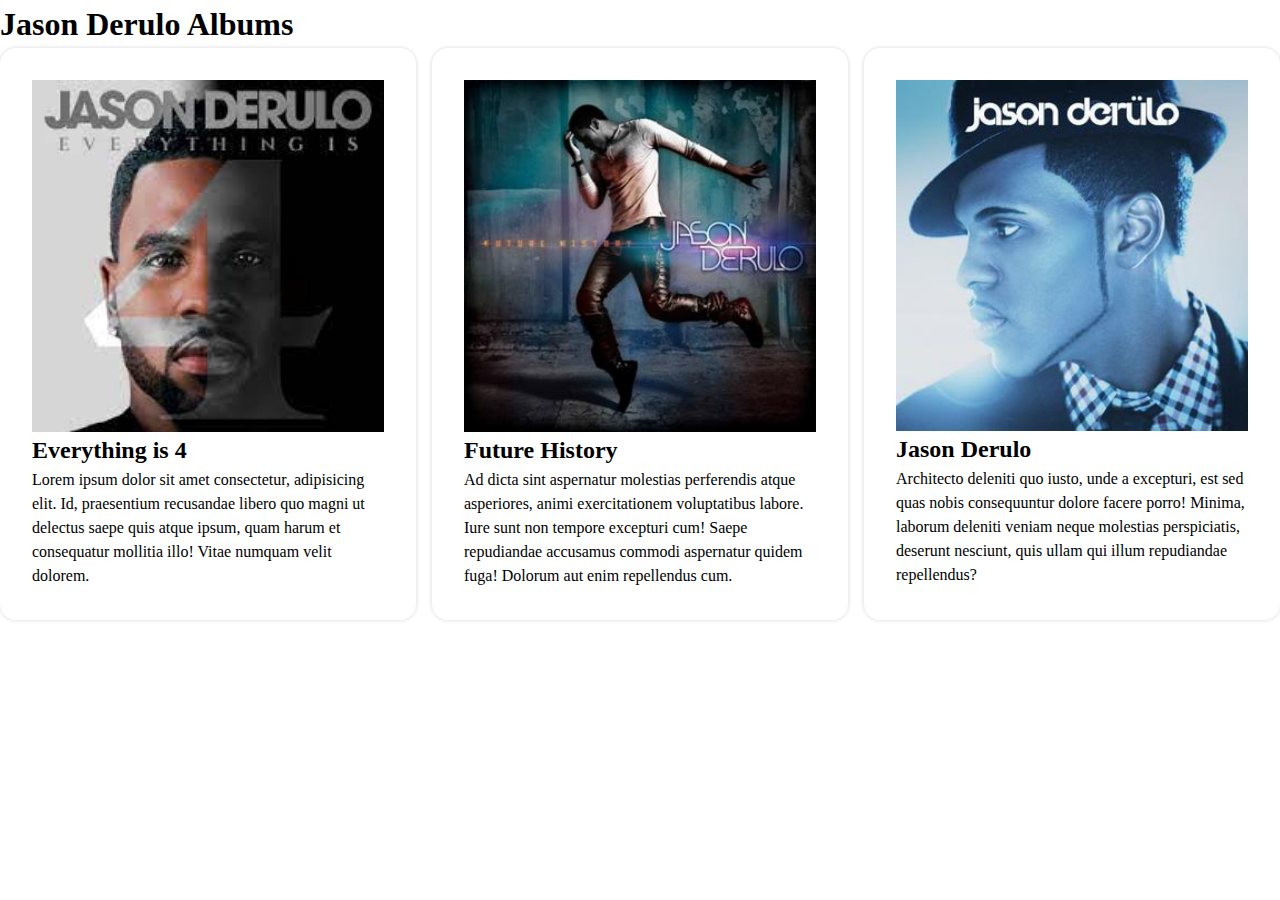
==== index.html @ 41e4cd81 "deploy: 00408a24cf6ca6950cf687f4d3d1cdacc3c50140" ====
<!DOCTYPE html>
<html lang="en">
  <head>
    <meta charset="UTF-8" />
    <meta http-equiv="X-UA-Compatible" content="IE=edge" />
    <meta name="viewport" content="width=device-width, initial-scale=1.0" />
    <link rel="stylesheet" href="./css/reset.css" />
    <link rel="stylesheet" href="./css/main.css" />
    <script src="./js/main.js" defer></script>
    <title>Document</title>
  </head>
  <body>
    <h1>Jason Derulo Albums</h1>
    <section class="flex">
      <article class="card">
        <img
          src="./img/Everything-Is-4.jpeg"
          alt="Everything is 4 Album"
          width="1500"
          height="1500"
        />
        <h2>Everything is 4</h2>
        <p>
          Lorem ipsum dolor sit amet consectetur, adipisicing elit. Id,
          praesentium recusandae libero quo magni ut delectus saepe quis atque
          ipsum, quam harum et consequatur mollitia illo! Vitae numquam velit
          dolorem.
        </p>
      </article>
      <article class="card">
        <img
          src="./img/Future-History-Album.jpeg"
          alt="Future History Album Cover"
          width="1500"
          height="1500"
        />
        <h2>Future History</h2>
        <p>
          Ad dicta sint aspernatur molestias perferendis atque asperiores, animi
          exercitationem voluptatibus labore. Iure sunt non tempore excepturi
          cum! Saepe repudiandae accusamus commodi aspernatur quidem fuga!
          Dolorum aut enim repellendus cum.
        </p>
      </article>
      <article class="card">
        <img
          src="./img/Jason.jpeg"
          alt="Jason Derulo Album Cover"
          width="1500"
          height="1500"
        />
        <h2>Jason Derulo</h2>
        <p>
          Architecto deleniti quo iusto, unde a excepturi, est sed quas nobis
          consequuntur dolore facere porro! Minima, laborum deleniti veniam
          neque molestias perspiciatis, deserunt nesciunt, quis ullam qui illum
          repudiandae repellendus?
        </p>
      </article>
    </section>
  </body>
</html>
---- css/main.css ----
/* Share Styles */

img,
video {
  width: 100%;
  height: auto;
}

.flex {
  display: flex;
  gap: 1rem;
}

.card {
  border-radius: 1rem;
  padding: 2rem;
  box-shadow: 0 0 0.25rem 0 rgba(0, 0, 0, 0.16);
}

.mw-24 {
  max-width: 96;
  margin: 0 auto;
}

/* Mobile Only */
@media (max-width: 47.9375em) {
  .flex {
    flex-direction: column;
  }
}

/* Desktop Only */
@media (min-width: 48em) {
  .flex > * {
    width: 100%;
  }
}
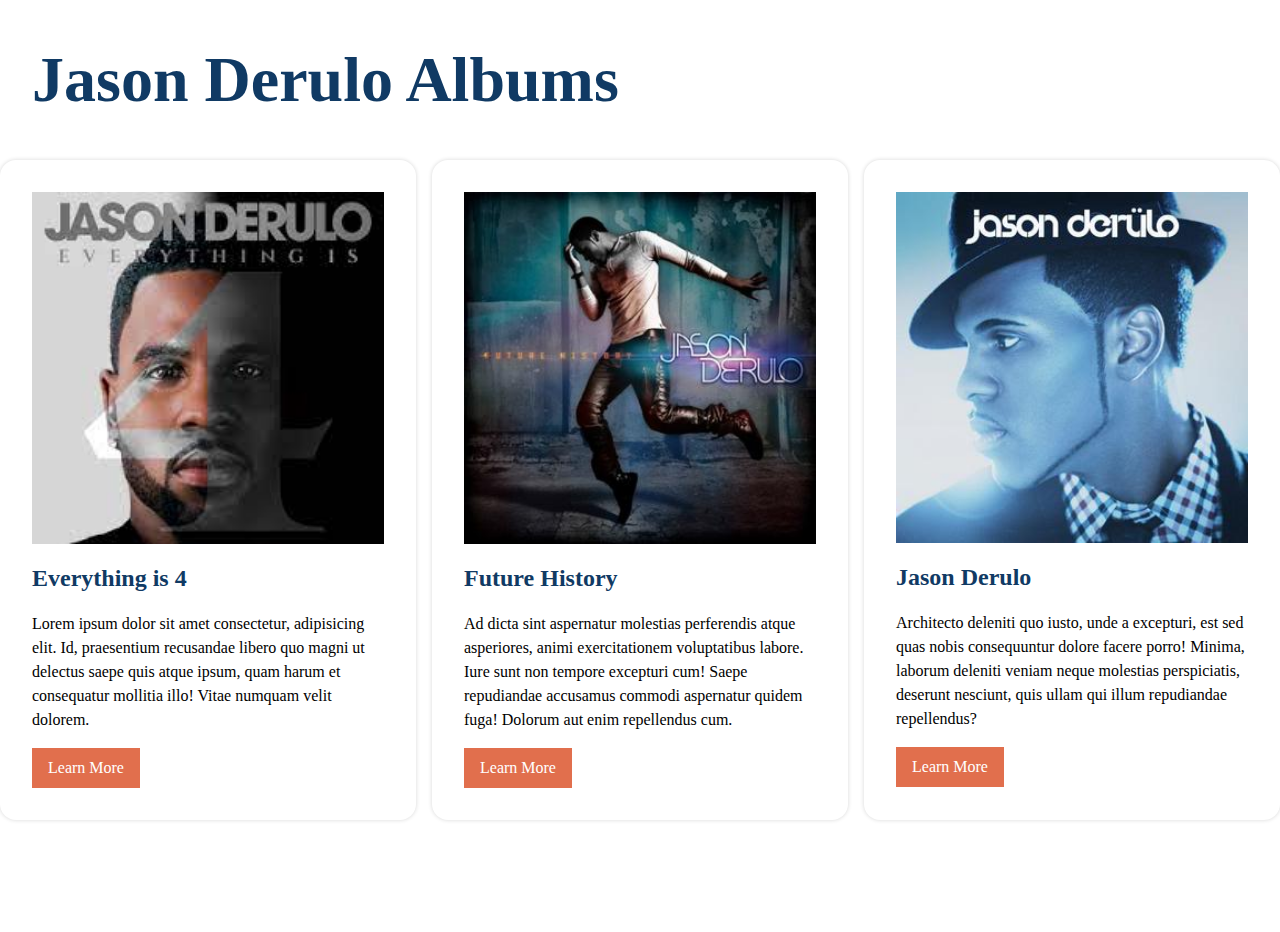
==== commit cf316fa9: "deploy: 1e4bfc61a57bf4af796e648f61200075dd300faa" ====
--- a/index.html
+++ b/index.html
@@ -26,6 +26,7 @@
           ipsum, quam harum et consequatur mollitia illo! Vitae numquam velit
           dolorem.
         </p>
+        <button>Learn More</button>
       </article>
       <article class="card">
         <img
@@ -41,6 +42,7 @@
           cum! Saepe repudiandae accusamus commodi aspernatur quidem fuga!
           Dolorum aut enim repellendus cum.
         </p>
+        <button>Learn More</button>
       </article>
       <article class="card">
         <img
@@ -56,6 +58,7 @@
           neque molestias perspiciatis, deserunt nesciunt, quis ullam qui illum
           repudiandae repellendus?
         </p>
+        <button>Learn More</button>
       </article>
     </section>
   </body>
--- a/css/main.css
+++ b/css/main.css
@@ -12,14 +12,44 @@
 }
 
 .card {
+  overflow: hidden;
   border-radius: 1rem;
   padding: 2rem;
   box-shadow: 0 0 0.25rem 0 rgba(0, 0, 0, 0.16);
 }
 
+.container {
+  max-width: 96rem;
+  margin: 0 auto;
+  padding: 1rem;
+}
+
 .mw-24 {
   max-width: 96;
   margin: 0 auto;
+}
+
+h1 {
+  font-size: 4rem;
+  margin: 2rem;
+  color: rgb(16, 58, 100);
+}
+
+h2 {
+  margin-top: 1rem;
+  margin-bottom: 1rem;
+  color: rgb(16, 58, 100);
+}
+
+button {
+  margin-top: 1rem;
+  padding-top: 0.5rem;
+  padding-bottom: 0.5rem;
+  padding-left: 1rem;
+  padding-right: 1rem;
+  border: none;
+  background-color: rgba(219, 83, 42, 0.836);
+  color: white;
 }
 
 /* Mobile Only */
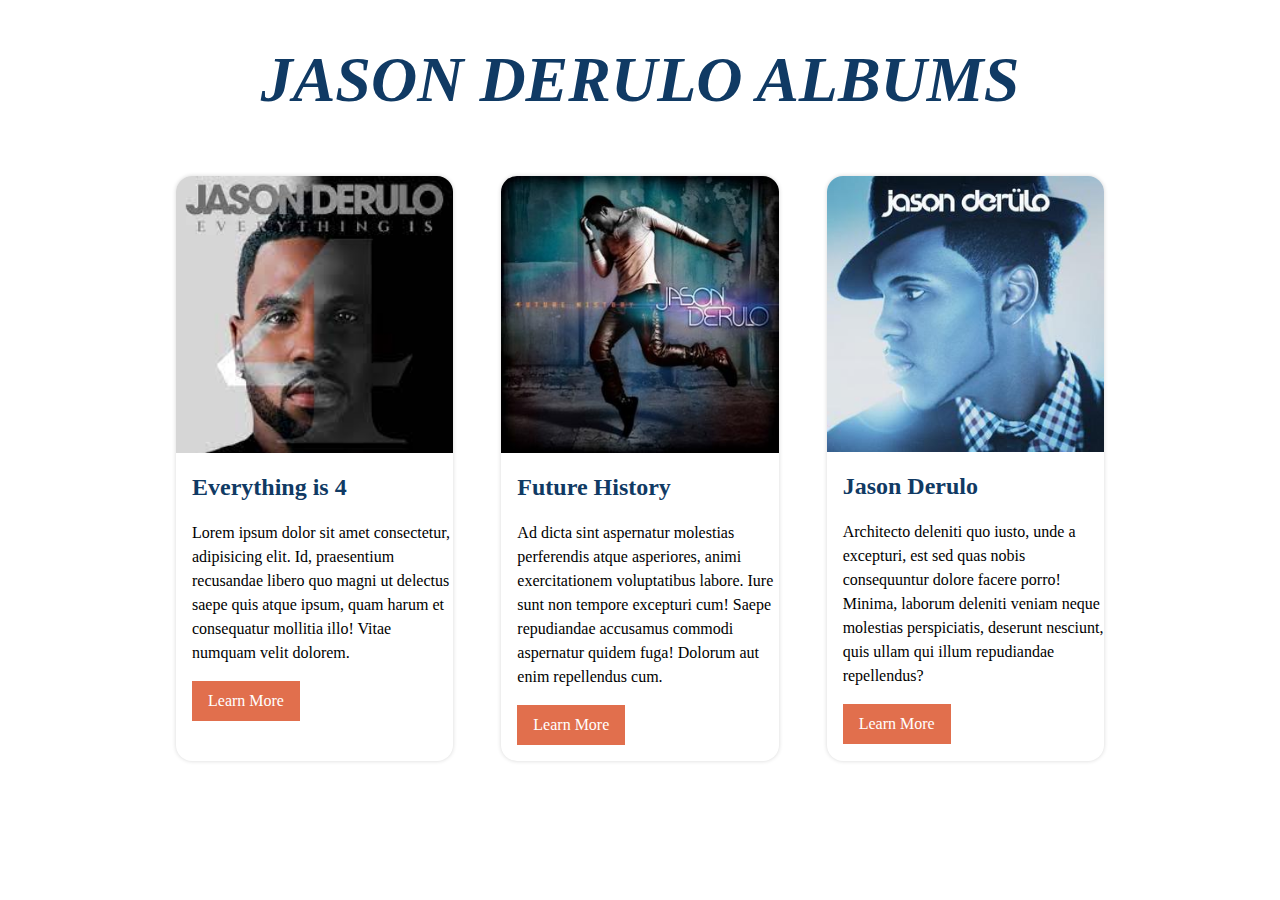
==== commit 908a77fb: "deploy: 2a1ad487b29e3539961cc987152900f3b6add800" ====
--- a/index.html
+++ b/index.html
@@ -10,7 +10,9 @@
     <title>Document</title>
   </head>
   <body>
-    <h1>Jason Derulo Albums</h1>
+    <header class="header">
+      <h1>JASON DERULO ALBUMS</h1>
+    </header>
     <section class="flex">
       <article class="card">
         <img
--- a/css/main.css
+++ b/css/main.css
@@ -9,15 +9,24 @@
 .flex {
   display: flex;
   gap: 1rem;
+  margin-left: 10rem;
+  margin-right: 10rem;
 }
 
 .card {
   overflow: hidden;
   border-radius: 1rem;
-  padding: 2rem;
   box-shadow: 0 0 0.25rem 0 rgba(0, 0, 0, 0.16);
+  margin: 1rem;
 }
 
+.card p {
+  padding-left: 1rem;
+}
+
+.card h2 {
+  padding-left: 1rem;
+}
 .container {
   max-width: 96rem;
   margin: 0 auto;
@@ -29,20 +38,33 @@
   margin: 0 auto;
 }
 
+.header {
+  justify-content: center;
+  align-content: center;
+  display: flex;
+}
+
 h1 {
+  font-family: "Exo";
+  font-weight: 900;
+  font-style: italic;
   font-size: 4rem;
   margin: 2rem;
   color: rgb(16, 58, 100);
 }
 
 h2 {
+  font-family: "Exo";
   margin-top: 1rem;
   margin-bottom: 1rem;
   color: rgb(16, 58, 100);
 }
 
 button {
+  font-family: "Gill Sans";
   margin-top: 1rem;
+  margin-left: 1rem;
+  margin-bottom: 1rem;
   padding-top: 0.5rem;
   padding-bottom: 0.5rem;
   padding-left: 1rem;
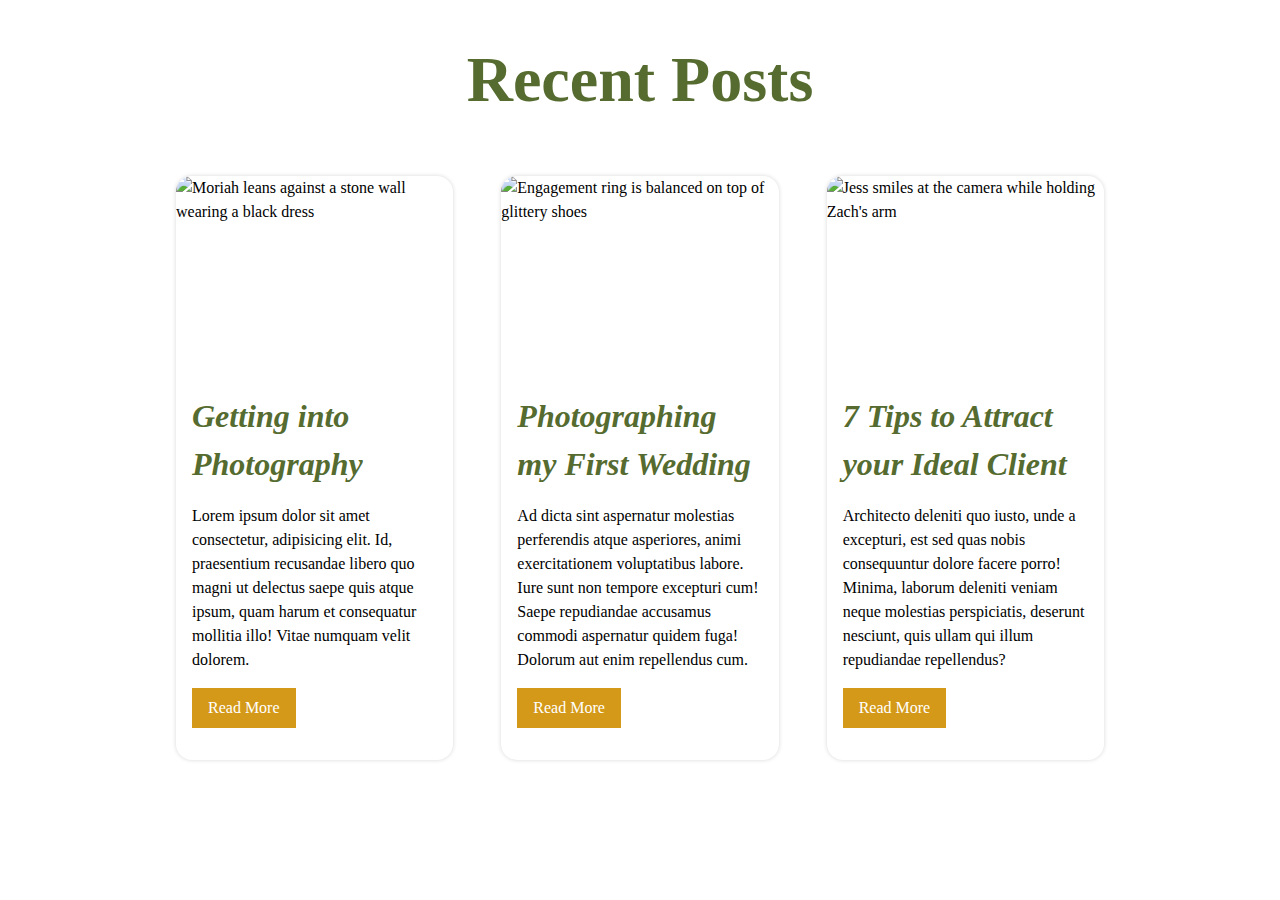
==== commit 4ec5dc42: "deploy: 9154128a1be5a84a71d499c8ab9d1fd3720f3741" ====
--- a/index.html
+++ b/index.html
@@ -11,56 +11,56 @@
   </head>
   <body>
     <header class="header">
-      <h1>JASON DERULO ALBUMS</h1>
+      <h1>Recent Posts</h1>
     </header>
     <section class="flex">
       <article class="card">
         <img
-          src="./img/Everything-Is-4.jpeg"
-          alt="Everything is 4 Album"
-          width="1500"
-          height="1500"
+          src="./img/Moriah.JPG"
+          alt="Moriah leans against a stone wall wearing a black dress"
+          width="4357"
+          height="6535"
         />
-        <h2>Everything is 4</h2>
+        <h2>Getting into Photography</h2>
         <p>
           Lorem ipsum dolor sit amet consectetur, adipisicing elit. Id,
           praesentium recusandae libero quo magni ut delectus saepe quis atque
           ipsum, quam harum et consequatur mollitia illo! Vitae numquam velit
           dolorem.
         </p>
-        <button>Learn More</button>
+        <button>Read More</button>
       </article>
       <article class="card">
         <img
-          src="./img/Future-History-Album.jpeg"
-          alt="Future History Album Cover"
+          src="./img/Payne Shoes.JPG"
+          alt="Engagement ring is balanced on top of glittery shoes"
           width="1500"
           height="1500"
         />
-        <h2>Future History</h2>
+        <h2>Photographing my First Wedding</h2>
         <p>
           Ad dicta sint aspernatur molestias perferendis atque asperiores, animi
           exercitationem voluptatibus labore. Iure sunt non tempore excepturi
           cum! Saepe repudiandae accusamus commodi aspernatur quidem fuga!
           Dolorum aut enim repellendus cum.
         </p>
-        <button>Learn More</button>
+        <button>Read More</button>
       </article>
       <article class="card">
         <img
-          src="./img/Jason.jpeg"
-          alt="Jason Derulo Album Cover"
+          src="./img/Jess and Zach.JPG"
+          alt="Jess smiles at the camera while holding Zach's arm"
           width="1500"
           height="1500"
         />
-        <h2>Jason Derulo</h2>
+        <h2>7 Tips to Attract your Ideal Client</h2>
         <p>
           Architecto deleniti quo iusto, unde a excepturi, est sed quas nobis
           consequuntur dolore facere porro! Minima, laborum deleniti veniam
           neque molestias perspiciatis, deserunt nesciunt, quis ullam qui illum
           repudiandae repellendus?
         </p>
-        <button>Learn More</button>
+        <button>Read More</button>
       </article>
     </section>
   </body>
--- a/css/main.css
+++ b/css/main.css
@@ -1,7 +1,6 @@
 /* Share Styles */
 
-img,
-video {
+img video {
   width: 100%;
   height: auto;
 }
@@ -20,12 +19,20 @@
   margin: 1rem;
 }
 
+.card img {
+  width: 600px; /* width of container */
+  height: 200px; /* height of container */
+  object-fit: cover;
+}
+
 .card p {
   padding-left: 1rem;
+  padding-right: 1rem;
 }
 
 .card h2 {
   padding-left: 1rem;
+  padding-right: 1rem;
 }
 .container {
   max-width: 96rem;
@@ -45,32 +52,33 @@
 }
 
 h1 {
-  font-family: "Exo";
+  font-family: "Bely Display";
   font-weight: 900;
-  font-style: italic;
   font-size: 4rem;
   margin: 2rem;
-  color: rgb(16, 58, 100);
+  color: darkolivegreen;
 }
 
 h2 {
-  font-family: "Exo";
+  font-family: "Bely";
+  font-style: italic;
+  font-size: 2rem;
   margin-top: 1rem;
   margin-bottom: 1rem;
-  color: rgb(16, 58, 100);
+  color: darkolivegreen;
 }
 
 button {
   font-family: "Gill Sans";
   margin-top: 1rem;
   margin-left: 1rem;
-  margin-bottom: 1rem;
+  margin-bottom: 2rem;
   padding-top: 0.5rem;
   padding-bottom: 0.5rem;
   padding-left: 1rem;
   padding-right: 1rem;
   border: none;
-  background-color: rgba(219, 83, 42, 0.836);
+  background-color: rgb(212, 153, 24);
   color: white;
 }
 
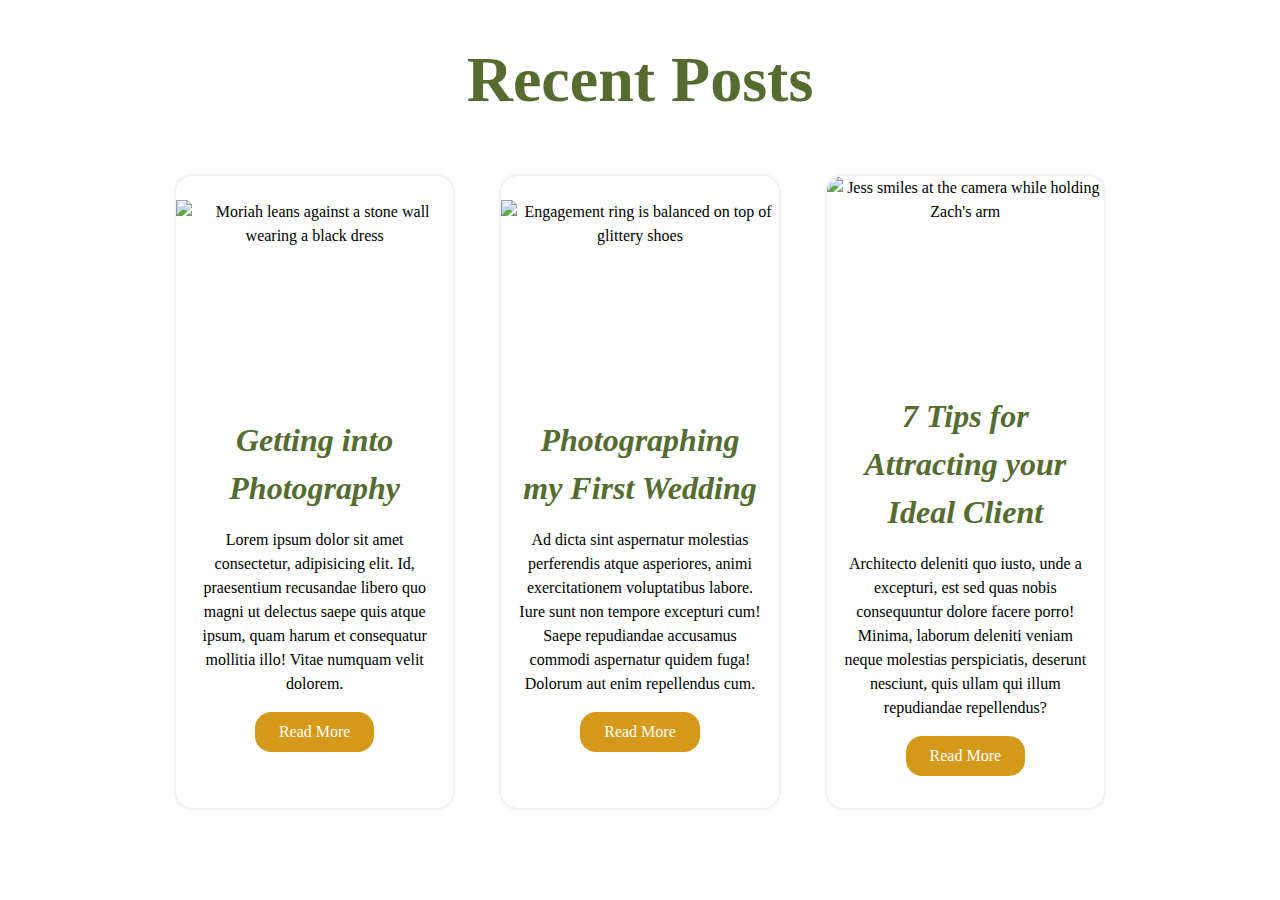
==== commit 00e70f73: "deploy: 1155d694a3e72efde7cc119e9a4ae2bd64a8db53" ====
--- a/index.html
+++ b/index.html
@@ -53,7 +53,7 @@
           width="1500"
           height="1500"
         />
-        <h2>7 Tips to Attract your Ideal Client</h2>
+        <h2>7 Tips for Attracting your Ideal Client</h2>
         <p>
           Architecto deleniti quo iusto, unde a excepturi, est sed quas nobis
           consequuntur dolore facere porro! Minima, laborum deleniti veniam
--- a/css/main.css
+++ b/css/main.css
@@ -17,6 +17,8 @@
   border-radius: 1rem;
   box-shadow: 0 0 0.25rem 0 rgba(0, 0, 0, 0.16);
   margin: 1rem;
+  align-content: center;
+  text-align: center;
 }
 
 .card img {
@@ -28,11 +30,13 @@
 .card p {
   padding-left: 1rem;
   padding-right: 1rem;
+  text-align: center;
 }
 
 .card h2 {
   padding-left: 1rem;
   padding-right: 1rem;
+  text-align: center;
 }
 .container {
   max-width: 96rem;
@@ -71,13 +75,13 @@
 button {
   font-family: "Gill Sans";
   margin-top: 1rem;
-  margin-left: 1rem;
   margin-bottom: 2rem;
   padding-top: 0.5rem;
   padding-bottom: 0.5rem;
-  padding-left: 1rem;
-  padding-right: 1rem;
+  padding-left: 1.5rem;
+  padding-right: 1.5rem;
   border: none;
+  border-radius: 1rem;
   background-color: rgb(212, 153, 24);
   color: white;
 }
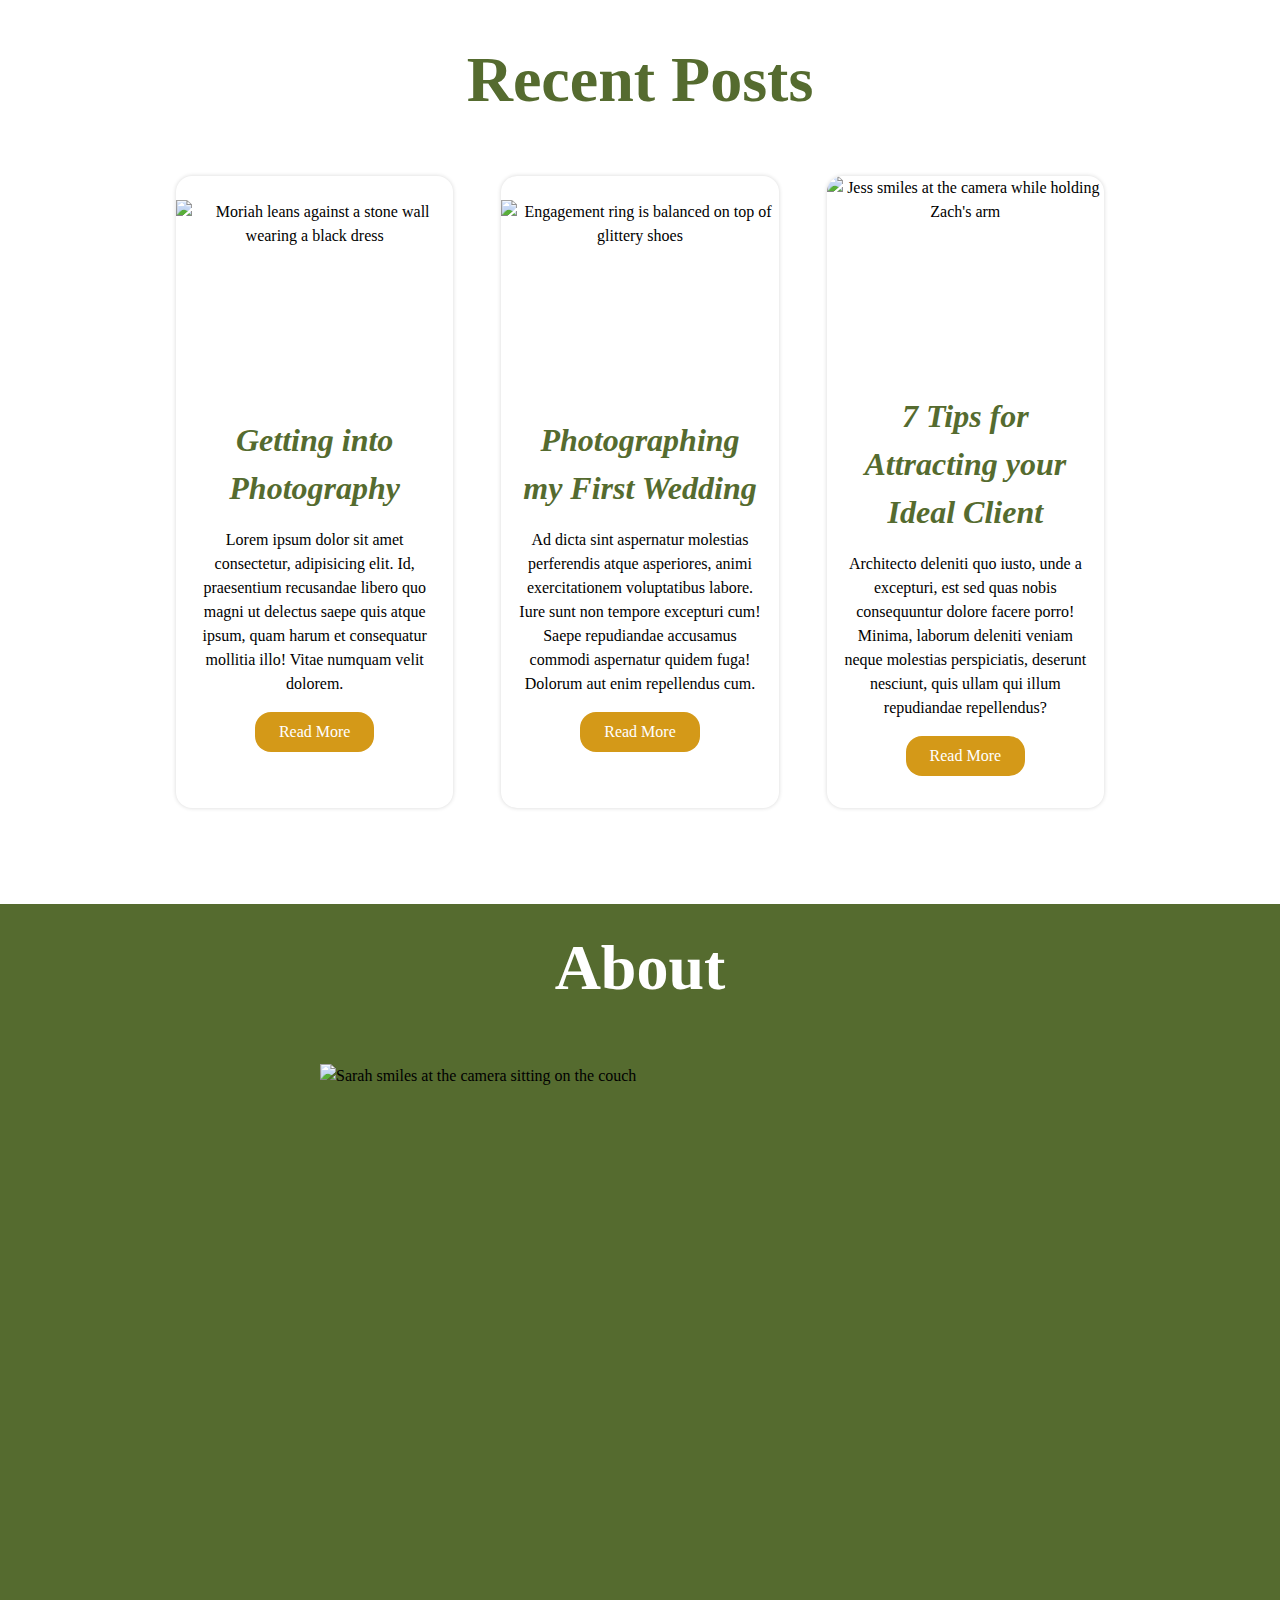
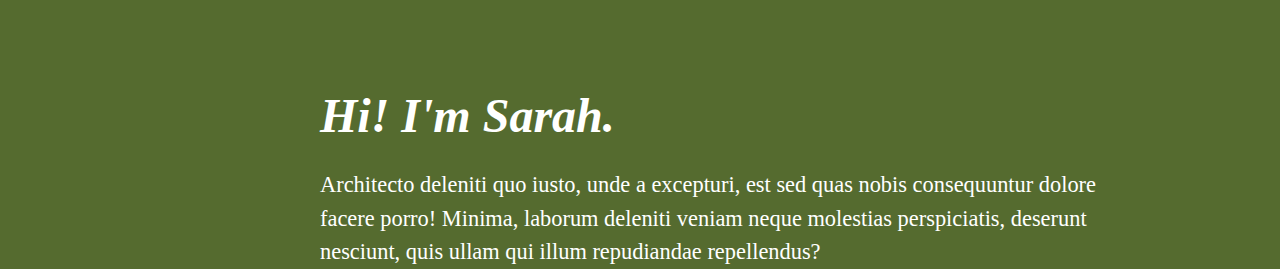
==== commit de6e7eee: "deploy: 490fe6e1b9ece3c00a05a26d2c17ec87b0cf0713" ====
--- a/index.html
+++ b/index.html
@@ -63,5 +63,23 @@
         <button>Read More</button>
       </article>
     </section>
+    <section class="greensection">
+      <h1>About</h1>
+      <article class="inlineimage">
+        <img
+          src="./img/At-home portraits-3457.jpg"
+          alt="Sarah smiles at the camera sitting on the couch"
+          width="4164"
+          height="6246"
+        />
+        <h2>Hi! I'm Sarah.</h2>
+        <p>
+          Architecto deleniti quo iusto, unde a excepturi, est sed quas nobis
+          consequuntur dolore facere porro! Minima, laborum deleniti veniam
+          neque molestias perspiciatis, deserunt nesciunt, quis ullam qui illum
+          repudiandae repellendus?
+        </p>
+      </article>
+    </section>
   </body>
 </html>
--- a/css/main.css
+++ b/css/main.css
@@ -10,6 +10,7 @@
   gap: 1rem;
   margin-left: 10rem;
   margin-right: 10rem;
+  margin-bottom: 5rem;
 }
 
 .card {
@@ -57,6 +58,7 @@
 
 h1 {
   font-family: "Bely Display";
+  text-align: center;
   font-weight: 900;
   font-size: 4rem;
   margin: 2rem;
@@ -86,6 +88,42 @@
   color: white;
 }
 
+.greensection {
+  background-color: darkolivegreen;
+}
+
+.greensection h1 {
+  color: white;
+  padding-top: 1rem;
+  padding-bottom: 1rem;
+}
+
+.inlineimage h2 {
+  font-size: 3rem;
+  color: white;
+  padding-left: 10rem;
+}
+
+.inlineimage p {
+  color: white;
+  font-size: 1.4rem;
+  font-family: "Gill Sans";
+  padding-left: 10rem;
+}
+
+.inlineimage {
+  padding-left: 10rem;
+  padding-right: 10rem;
+}
+
+.inlineimage img {
+  margin-left: 10rem;
+  display: flex;
+  width: 400px; /* width of container */
+  height: 600px; /* height of container */
+  object-fit: cover;
+}
+
 /* Mobile Only */
 @media (max-width: 47.9375em) {
   .flex {
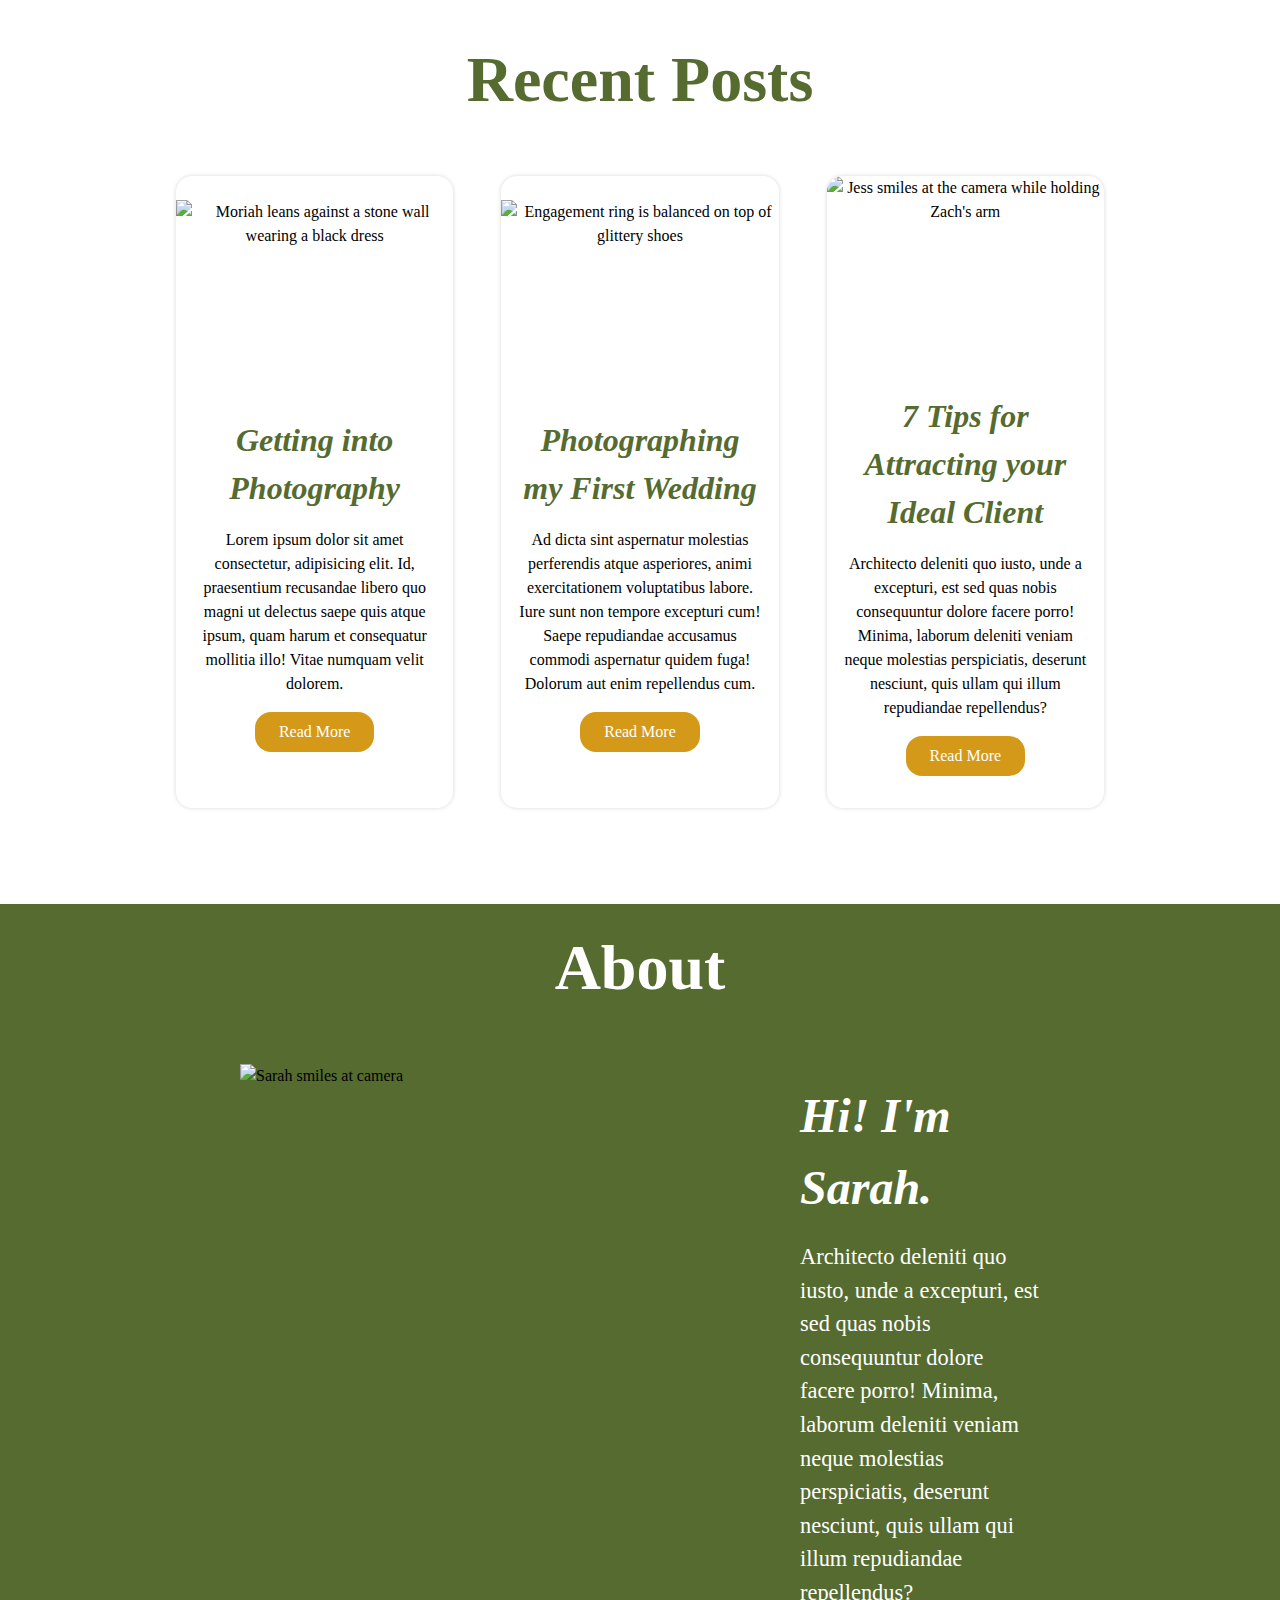
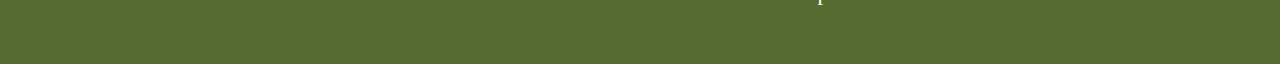
==== commit 782f0c57: "deploy: b107eb11f11c1261717f411491f95baeada7ec23" ====
--- a/index.html
+++ b/index.html
@@ -65,20 +65,22 @@
     </section>
     <section class="greensection">
       <h1>About</h1>
-      <article class="inlineimage">
-        <img
-          src="./img/At-home portraits-3457.jpg"
-          alt="Sarah smiles at the camera sitting on the couch"
-          width="4164"
-          height="6246"
-        />
-        <h2>Hi! I'm Sarah.</h2>
-        <p>
-          Architecto deleniti quo iusto, unde a excepturi, est sed quas nobis
-          consequuntur dolore facere porro! Minima, laborum deleniti veniam
-          neque molestias perspiciatis, deserunt nesciunt, quis ullam qui illum
-          repudiandae repellendus?
-        </p>
+      <article class="aboutme">
+        <div class="image">
+          <img
+            src="./img/At-home portraits-3457.jpg"
+            alt="Sarah smiles at camera"
+          />
+        </div>
+        <div class="Sarah">
+          <h2>Hi! I'm Sarah.</h2>
+          <p>
+            Architecto deleniti quo iusto, unde a excepturi, est sed quas nobis
+            consequuntur dolore facere porro! Minima, laborum deleniti veniam
+            neque molestias perspiciatis, deserunt nesciunt, quis ullam qui
+            illum repudiandae repellendus?
+          </p>
+        </div>
       </article>
     </section>
   </body>
--- a/css/main.css
+++ b/css/main.css
@@ -39,6 +39,7 @@
   padding-right: 1rem;
   text-align: center;
 }
+
 .container {
   max-width: 96rem;
   margin: 0 auto;
@@ -98,26 +99,26 @@
   padding-bottom: 1rem;
 }
 
-.inlineimage h2 {
+.Sarah h2 {
   font-size: 3rem;
   color: white;
   padding-left: 10rem;
 }
 
-.inlineimage p {
+.Sarah p {
   color: white;
   font-size: 1.4rem;
   font-family: "Gill Sans";
   padding-left: 10rem;
 }
 
-.inlineimage {
-  padding-left: 10rem;
-  padding-right: 10rem;
+.aboutme {
+  display: flex;
+  padding-left: 15rem;
+  padding-right: 15rem;
 }
 
-.inlineimage img {
-  margin-left: 10rem;
+.image img {
   display: flex;
   width: 400px; /* width of container */
   height: 600px; /* height of container */
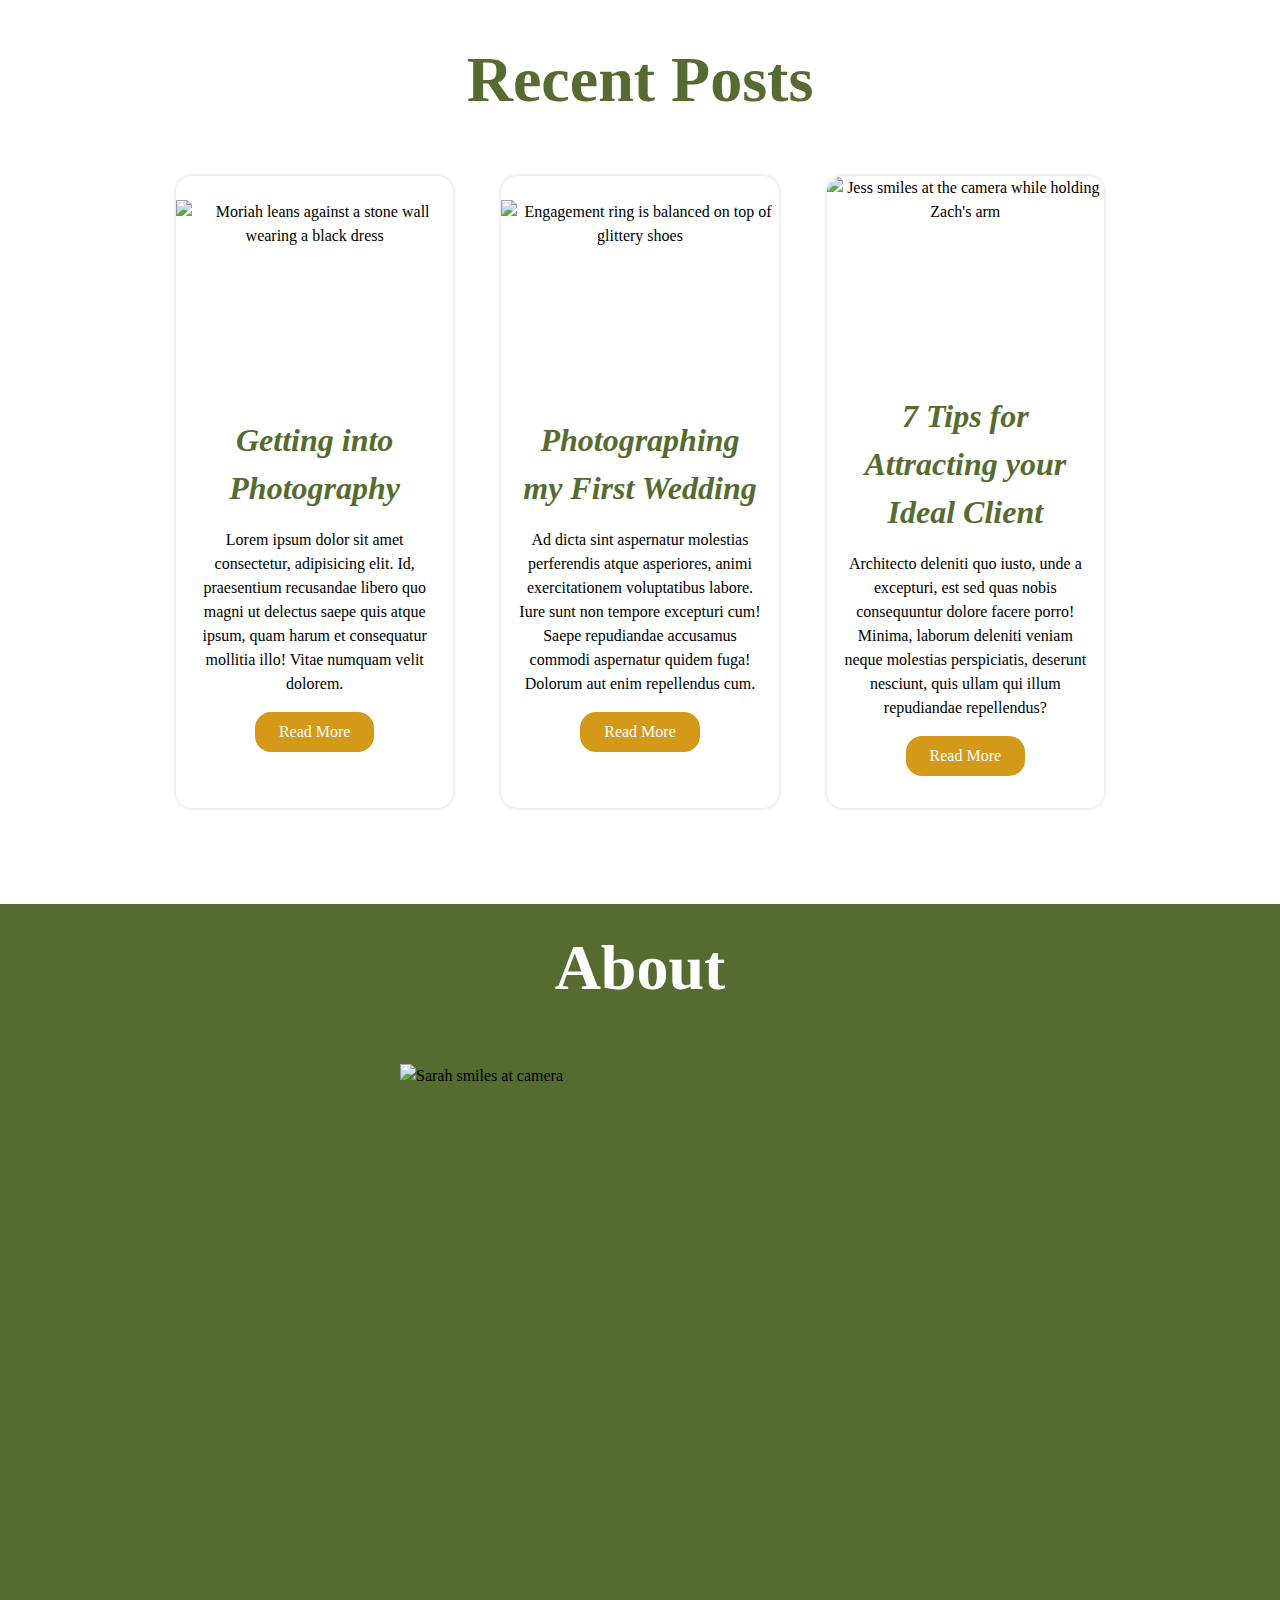
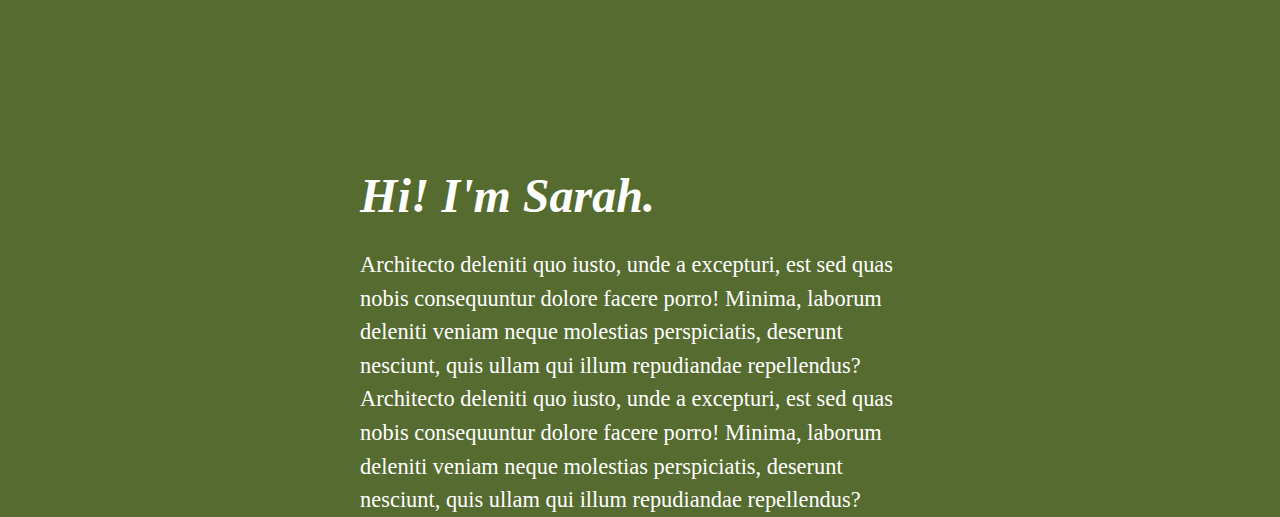
==== commit a7b3db47: "deploy: 430eacd135b6fe2bce970f9eeeae5bf7fa5ce309" ====
--- a/index.html
+++ b/index.html
@@ -78,7 +78,10 @@
             Architecto deleniti quo iusto, unde a excepturi, est sed quas nobis
             consequuntur dolore facere porro! Minima, laborum deleniti veniam
             neque molestias perspiciatis, deserunt nesciunt, quis ullam qui
-            illum repudiandae repellendus?
+            illum repudiandae repellendus? Architecto deleniti quo iusto, unde a
+            excepturi, est sed quas nobis consequuntur dolore facere porro!
+            Minima, laborum deleniti veniam neque molestias perspiciatis,
+            deserunt nesciunt, quis ullam qui illum repudiandae repellendus?
           </p>
         </div>
       </article>
--- a/css/main.css
+++ b/css/main.css
@@ -38,6 +38,11 @@
   padding-left: 1rem;
   padding-right: 1rem;
   text-align: center;
+}
+
+.image {
+  min-width: 400px;
+  object-fit: cover;
 }
 
 .container {
@@ -89,6 +94,10 @@
   color: white;
 }
 
+button:hover {
+  opacity: 0.5;
+}
+
 .greensection {
   background-color: darkolivegreen;
 }
@@ -102,20 +111,22 @@
 .Sarah h2 {
   font-size: 3rem;
   color: white;
-  padding-left: 10rem;
+  max-width: 50ch;
 }
 
 .Sarah p {
   color: white;
   font-size: 1.4rem;
   font-family: "Gill Sans";
-  padding-left: 10rem;
+  max-width: 50ch;
 }
 
 .aboutme {
   display: flex;
-  padding-left: 15rem;
-  padding-right: 15rem;
+  flex-wrap: wrap;
+  padding-left: 20rem;
+  padding-right: 20rem;
+  justify-content: center;
 }
 
 .image img {
@@ -123,6 +134,8 @@
   width: 400px; /* width of container */
   height: 600px; /* height of container */
   object-fit: cover;
+  margin-right: 5rem;
+  margin-bottom: 5rem;
 }
 
 /* Mobile Only */
